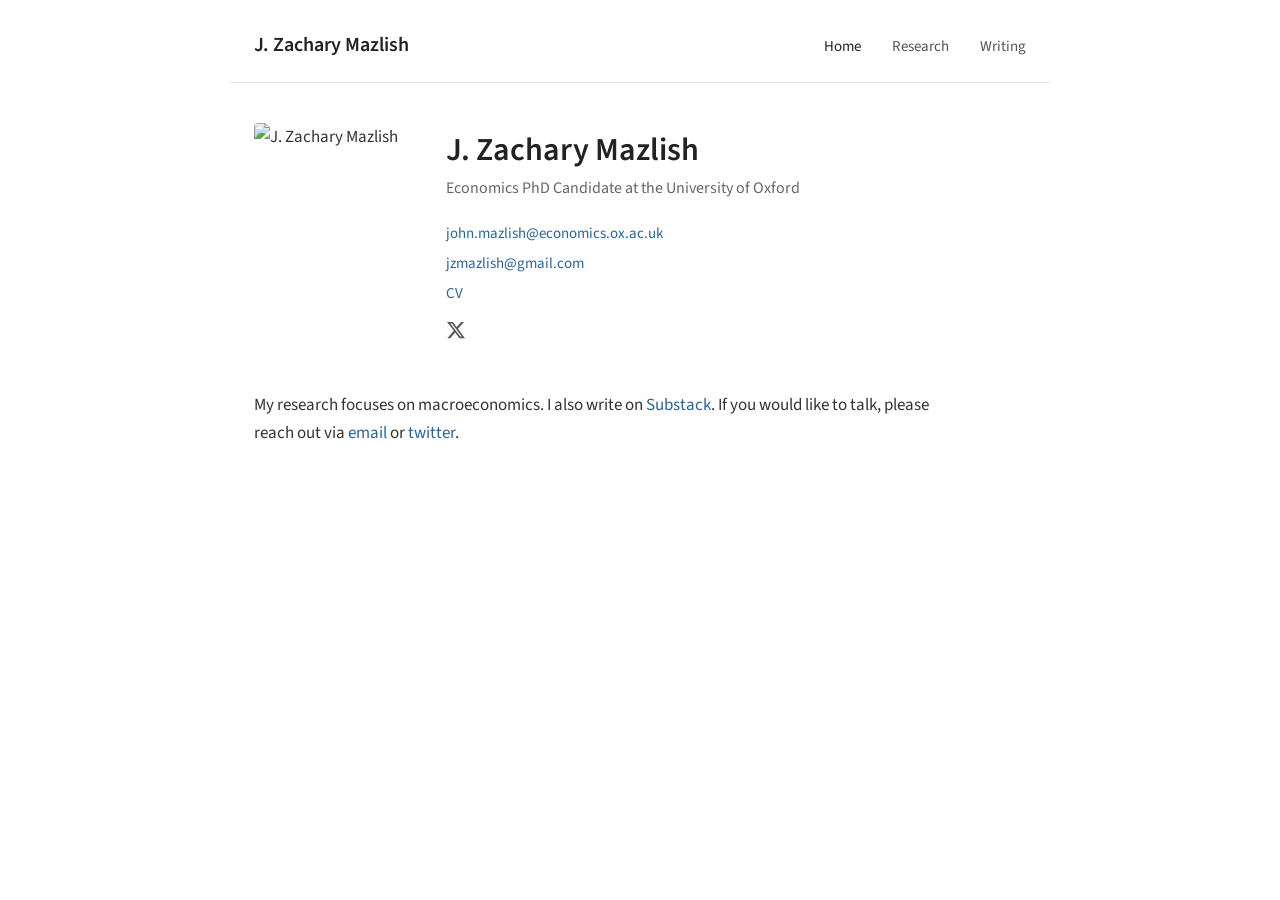
==== index.html @ 71647e2f "Initial commit: personal academic website Co-Authored-By: Claude Opus 4.6 <noreply@anthropic.com>" ====
<!DOCTYPE html>
<html lang="en">
<head>
  <meta charset="UTF-8">
  <meta name="viewport" content="width=device-width, initial-scale=1.0">
  <title>J. Zachary Mazlish</title>
  <link rel="stylesheet" href="style.css">
  <link rel="preconnect" href="https://fonts.googleapis.com">
  <link href="https://fonts.googleapis.com/css2?family=Source+Sans+Pro:wght@400;600&display=swap" rel="stylesheet">
</head>
<body>
  <nav>
    <a class="site-name" href="index.html">J. Zachary Mazlish</a>
    <div class="nav-links">
      <a href="index.html" class="active">Home</a>
      <a href="research.html">Research</a>
      <a href="writing.html">Writing</a>
    </div>
  </nav>

  <main>
    <div class="hero">
      <div class="hero-photo">
        <!-- Replace with your headshot -->
        <img src="img/website_headshot.jpeg" alt="J. Zachary Mazlish">
      </div>
      <div class="hero-info">
        <h1>J. Zachary Mazlish</h1>
        <p class="subtitle">Economics PhD Candidate at the University of Oxford</p>
        <div class="contact-links">
          <a href="mailto:john.mazlish@economics.ox.ac.uk">john.mazlish@economics.ox.ac.uk</a><br>
          <a href="mailto:jzmazlish@gmail.com">jzmazlish@gmail.com</a><br>
          <a href="files/Academic CV 11_19_24.pdf">CV</a>
        </div>
        <div class="social-icons">
          <a href="https://x.com/zmazlish" aria-label="Twitter/X">
            <svg width="20" height="20" viewBox="0 0 24 24" fill="currentColor"><path d="M18.244 2.25h3.308l-7.227 8.26 8.502 11.24H16.17l-5.214-6.817L4.99 21.75H1.68l7.73-8.835L1.254 2.25H8.08l4.713 6.231zm-1.161 17.52h1.833L7.084 4.126H5.117z"/></svg>
          </a>
        </div>
      </div>
    </div>

    <p class="bio">
      My research focuses on macroeconomics. I also write on
      <a href="https://jzmazlish.substack.com">Substack</a>.
      If you would like to talk, please reach out via
      <a href="mailto:jzmazlish@gmail.com">email</a> or
      <a href="https://x.com/zmazlish">twitter</a>.
    </p>
  </main>
</body>
</html>
---- style.css ----
/* Reset and base */
*, *::before, *::after {
  box-sizing: border-box;
  margin: 0;
  padding: 0;
}

body {
  font-family: 'Source Sans Pro', 'Segoe UI', sans-serif;
  font-size: 17px;
  line-height: 1.7;
  color: #333;
  background: #fff;
}

a {
  color: #2a6496;
  text-decoration: none;
}

a:hover {
  text-decoration: underline;
}

/* Nav */
nav {
  display: flex;
  justify-content: space-between;
  align-items: baseline;
  max-width: 820px;
  margin: 0 auto;
  padding: 28px 24px 20px;
  border-bottom: 1px solid #e0e0e0;
}

nav .site-name {
  font-size: 20px;
  font-weight: 600;
  color: #222;
  text-decoration: none;
}

nav .site-name:hover {
  color: #2a6496;
  text-decoration: none;
}

nav .nav-links a {
  margin-left: 28px;
  font-size: 15px;
  color: #555;
  text-decoration: none;
}

nav .nav-links a:hover,
nav .nav-links a.active {
  color: #222;
}

/* Main content */
main {
  max-width: 820px;
  margin: 0 auto;
  padding: 40px 24px 80px;
}

/* Home page hero */
.hero {
  display: flex;
  gap: 48px;
  align-items: flex-start;
  margin-bottom: 40px;
}

.hero-photo {
  flex-shrink: 0;
}

.hero-photo img {
  width: 240px;
  border-radius: 4px;
}

.hero-info {
  padding-top: 8px;
}

.hero-info h1 {
  font-size: 32px;
  font-weight: 600;
  color: #222;
  margin-bottom: 6px;
  line-height: 1.2;
}

.hero-info .subtitle {
  font-size: 16px;
  color: #666;
  margin-bottom: 16px;
}

.hero-info .contact-links {
  font-size: 15px;
  line-height: 2;
}

.hero-info .contact-links a {
  display: inline;
}

.bio {
  margin-top: 12px;
  font-size: 17px;
  max-width: 680px;
}

/* Section headings */
h2 {
  font-size: 24px;
  font-weight: 600;
  color: #222;
  margin-top: 48px;
  margin-bottom: 20px;
  padding-bottom: 8px;
  border-bottom: 1px solid #e0e0e0;
}

/* Paper list */
.paper {
  margin-bottom: 22px;
}

.paper .title {
  font-size: 17px;
}

.paper .authors {
  font-size: 15px;
  color: #666;
}

.paper .note {
  font-size: 14px;
  color: #888;
  margin-top: 2px;
}

.paper .abstract {
  font-size: 15px;
  color: #555;
  margin-top: 6px;
  padding-left: 12px;
  border-left: 2px solid #e0e0e0;
}

/* Writing list */
.writing-item {
  margin-bottom: 18px;
  font-size: 17px;
}

.writing-item .date {
  color: #888;
  font-size: 15px;
}

.writing-item .venue {
  font-size: 15px;
  color: #666;
}

.writing-item .note {
  font-size: 14px;
  color: #888;
  margin-top: 2px;
}

.writing-intro {
  margin-bottom: 28px;
  font-size: 16px;
  color: #555;
}

/* Social icon */
.social-icons {
  margin-top: 8px;
}

.social-icons a {
  color: #555;
  font-size: 20px;
  text-decoration: none;
}

.social-icons a:hover {
  color: #2a6496;
}

/* Responsive */
@media (max-width: 640px) {
  .hero {
    flex-direction: column;
    gap: 24px;
  }

  .hero-photo img {
    width: 180px;
  }

  nav {
    flex-direction: column;
    gap: 8px;
  }

  nav .nav-links a:first-child {
    margin-left: 0;
  }
}
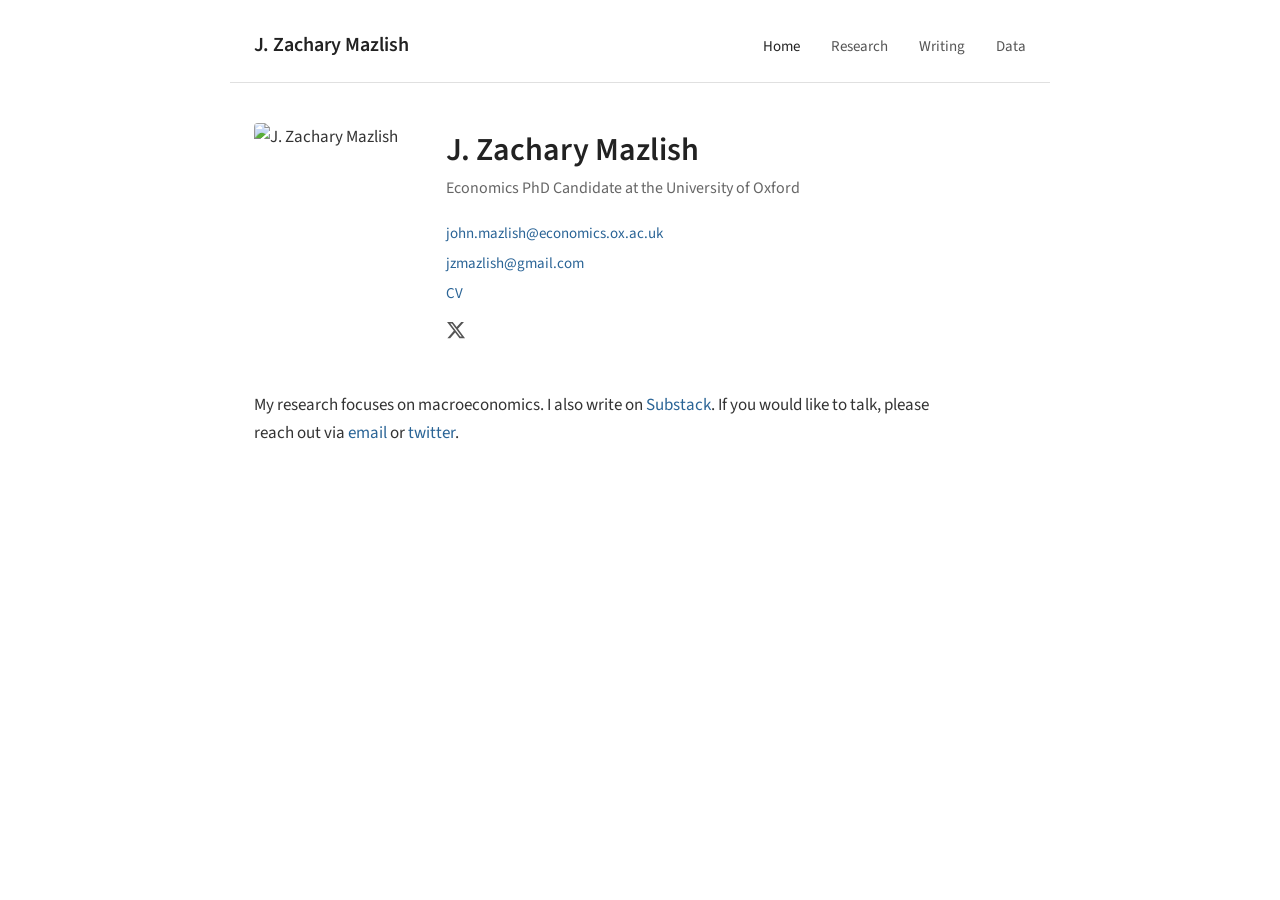
==== commit 7d5877a8: "Add Data page with Wealth of Working Nations link Co-Authored-By: Claude Opus 4.6 <noreply@anthropic" ====
--- a/index.html
+++ b/index.html
@@ -15,6 +15,7 @@
       <a href="index.html" class="active">Home</a>
       <a href="research.html">Research</a>
       <a href="writing.html">Writing</a>
+      <a href="data.html">Data</a>
     </div>
   </nav>
 
@@ -30,7 +31,7 @@
         <div class="contact-links">
           <a href="mailto:john.mazlish@economics.ox.ac.uk">john.mazlish@economics.ox.ac.uk</a><br>
           <a href="mailto:jzmazlish@gmail.com">jzmazlish@gmail.com</a><br>
-          <a href="files/Academic CV 11_19_24.pdf">CV</a>
+          <a href="files/Academic CV 03_06_26.pdf">CV</a>
         </div>
         <div class="social-icons">
           <a href="https://x.com/zmazlish" aria-label="Twitter/X">
--- a/style.css
+++ b/style.css
@@ -77,7 +77,7 @@
 }
 
 .hero-photo img {
-  width: 240px;
+  width: 320px;
   border-radius: 4px;
 }
 
@@ -145,12 +145,28 @@
   margin-top: 2px;
 }
 
-.paper .abstract {
-  font-size: 15px;
-  color: #555;
-  margin-top: 6px;
+.paper details {
+  margin-top: 4px;
+}
+
+.paper details summary {
+  font-size: 14px;
+  color: #888;
+  cursor: pointer;
+  user-select: none;
+}
+
+.paper details summary:hover {
+  color: #555;
+}
+
+.paper details p {
+  font-size: 15px;
+  color: #555;
+  margin-top: 8px;
   padding-left: 12px;
   border-left: 2px solid #e0e0e0;
+  line-height: 1.6;
 }
 
 /* Writing list */
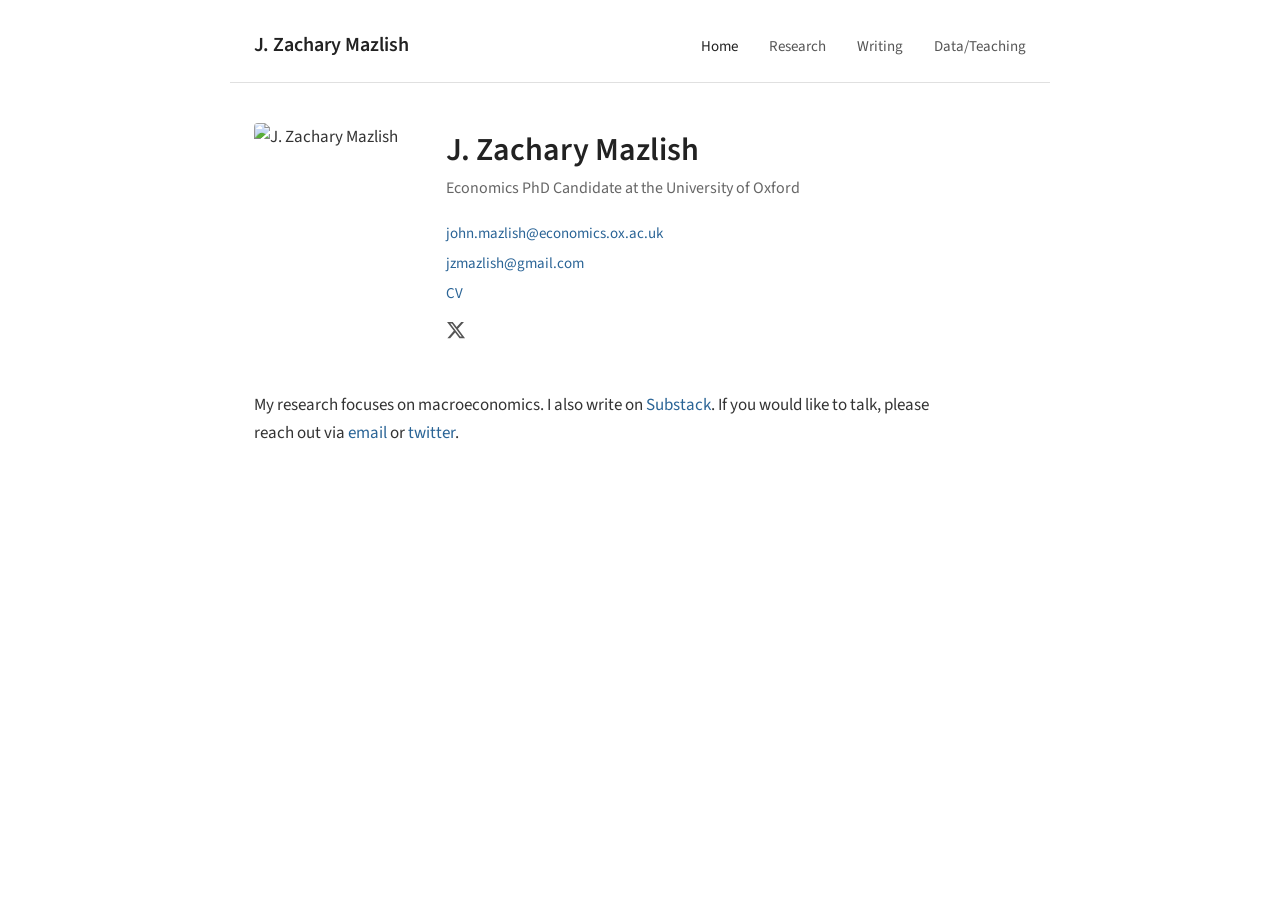
==== commit 8634a9cd: "Rename Data to Data/Teaching, add Stanford AI course Co-Authored-By: Claude Opus 4.6 <noreply@anthro" ====
--- a/index.html
+++ b/index.html
@@ -15,7 +15,7 @@
       <a href="index.html" class="active">Home</a>
       <a href="research.html">Research</a>
       <a href="writing.html">Writing</a>
-      <a href="data.html">Data</a>
+      <a href="data.html">Data/Teaching</a>
     </div>
   </nav>
 
